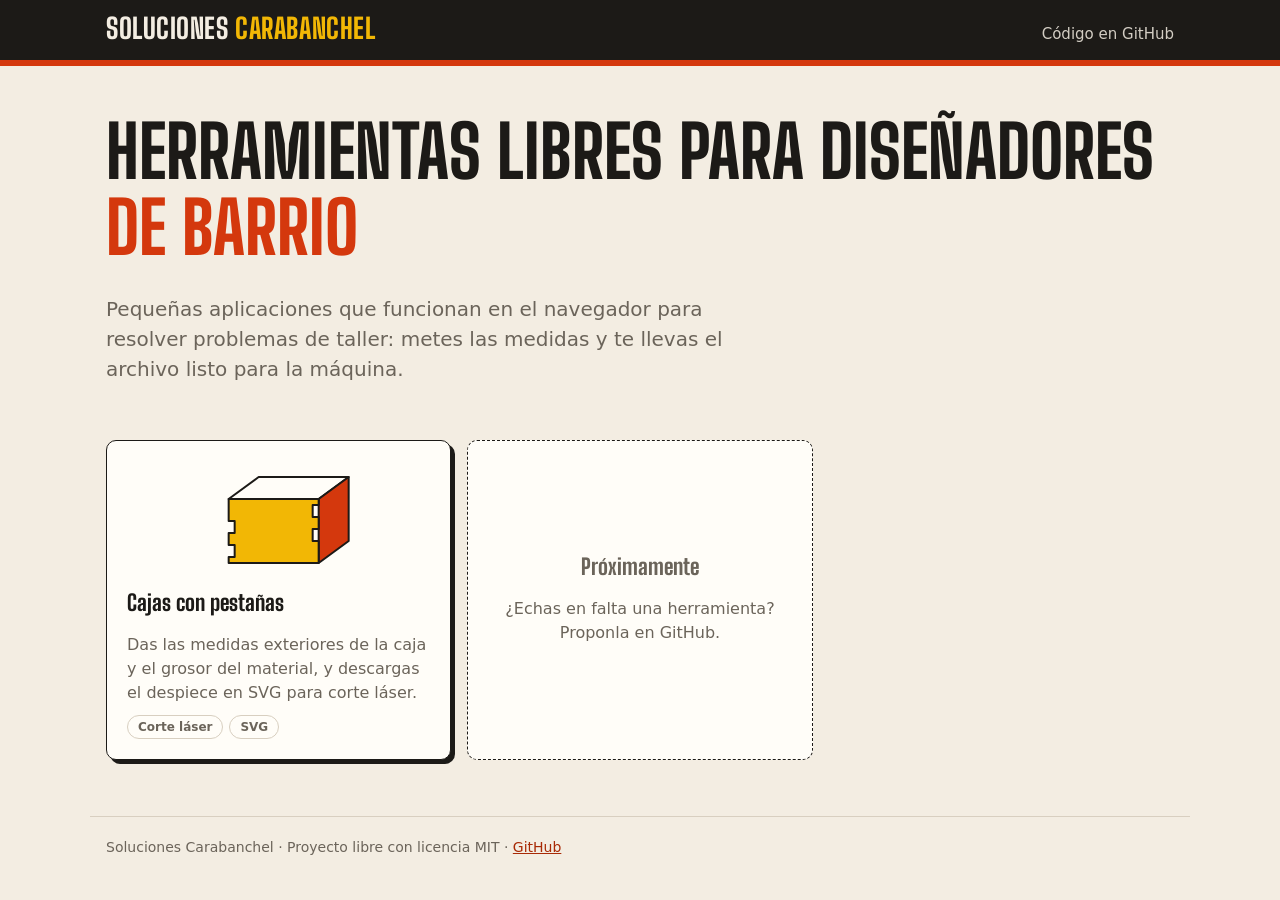
==== index.html @ cd9a4d1a "Primera versión de la web y del generador de cajas con pestañas - Portada con el listado de herramie" ====
<!doctype html>
<html lang="es">
<head>
  <meta charset="utf-8">
  <meta name="viewport" content="width=device-width, initial-scale=1">
  <title>Soluciones Carabanchel</title>
  <meta name="description" content="Herramientas libres para diseñadores de barrio: aplicaciones en el navegador para corte láser, impresión 3D y taller.">
  <link rel="preconnect" href="https://fonts.googleapis.com">
  <link rel="preconnect" href="https://fonts.gstatic.com" crossorigin>
  <link href="https://fonts.googleapis.com/css2?family=Big+Shoulders+Display:wght@700;800&display=swap" rel="stylesheet">
  <link rel="stylesheet" href="estilos.css">
  <style>
    .portada { padding: 48px 0 24px; }
    .portada p { font-size: 20px; max-width: 640px; color: var(--suave); margin: 0; }
    .portada h1 span { color: var(--acento); }
    .herramientas { display: grid; grid-template-columns: repeat(auto-fill, minmax(280px, 1fr)); gap: 16px; margin-top: 32px; }
    .ficha {
      background: var(--tarjeta); border: 1.5px solid var(--tinta); border-radius: var(--radio);
      padding: 20px; display: flex; flex-direction: column; gap: 10px;
      text-decoration: none; color: inherit; box-shadow: 4px 4px 0 var(--tinta);
      transition: transform .12s, box-shadow .12s;
    }
    a.ficha:hover { transform: translate(-2px, -2px); box-shadow: 6px 6px 0 var(--acento); }
    .ficha svg { width: 100%; height: 120px; }
    .ficha p { margin: 0; color: var(--suave); }
    .etiquetas { display: flex; gap: 6px; flex-wrap: wrap; }
    .etiqueta { font-size: 12px; font-weight: 600; border: 1px solid var(--linea); border-radius: 999px; padding: 2px 10px; color: var(--suave); }
    .ficha.proxima { border-style: dashed; box-shadow: none; color: var(--suave); justify-content: center; align-items: center; text-align: center; min-height: 200px; }
  </style>
</head>
<body>
  <header class="cabecera">
    <div class="envoltorio">
      <a class="marca" href="./">Soluciones <span>Carabanchel</span></a>
      <nav><a href="https://github.com/soluciones-carabanchel/soluciones-carabanchel.github.io">Código en GitHub</a></nav>
    </div>
  </header>

  <main class="envoltorio">
    <section class="portada">
      <h1>Herramientas libres para diseñadores <span>de barrio</span></h1>
      <p>Pequeñas aplicaciones que funcionan en el navegador para resolver problemas de taller: metes las medidas y te llevas el archivo listo para la máquina.</p>
    </section>

    <section class="herramientas" aria-label="Herramientas">
      <a class="ficha" href="cajas/">
        <svg viewBox="0 0 200 120" aria-hidden="true">
          <g stroke="#1c1a17" stroke-width="2" stroke-linejoin="round">
            <path d="M50 38 l30 -22 h90 l-30 22 z" fill="#fffdf8"/>
            <path d="M140 38 l30 -22 v64 l-30 22 z" fill="#d4380d"/>
            <path d="M50 38 h90 v6 h-6 v12 h6 v12 h-6 v12 h6 v22 h-90 v-6 h6 v-12 h-6 v-12 h6 v-12 h-6 z" fill="#f2b705"/>
          </g>
        </svg>
        <h3>Cajas con pestañas</h3>
        <p>Das las medidas exteriores de la caja y el grosor del material, y descargas el despiece en SVG para corte láser.</p>
        <div class="etiquetas"><span class="etiqueta">Corte láser</span><span class="etiqueta">SVG</span></div>
      </a>
      <div class="ficha proxima">
        <h3>Próximamente</h3>
        <p>¿Echas en falta una herramienta? Proponla en GitHub.</p>
      </div>
    </section>
  </main>

  <footer class="envoltorio pie">
    Soluciones Carabanchel · Proyecto libre con licencia MIT ·
    <a href="https://github.com/soluciones-carabanchel/soluciones-carabanchel.github.io">GitHub</a>
  </footer>
</body>
</html>
---- estilos.css ----
/* Soluciones Carabanchel: estilos comunes */
:root {
  --papel: #f3ede2;
  --tarjeta: #fffdf8;
  --tinta: #1c1a17;
  --suave: #6b645a;
  --linea: #d8cfc0;
  --acento: #d4380d;      /* rojo rótulo */
  --acento-oscuro: #a82a06;
  --amarillo: #f2b705;
  --ok: #2f7d32;
  --aviso: #9a6700;
  --error: #b42318;
  --radio: 10px;
  --titulos: 'Big Shoulders Display', 'Arial Narrow', Impact, sans-serif;
  --texto: system-ui, -apple-system, 'Segoe UI', Roboto, sans-serif;
  color-scheme: light;
}

* { box-sizing: border-box; }
[hidden] { display: none !important; }

body {
  margin: 0;
  background: var(--papel);
  color: var(--tinta);
  font-family: var(--texto);
  font-size: 16px;
  line-height: 1.5;
}

a { color: var(--acento-oscuro); }

.envoltorio { max-width: 1100px; margin: 0 auto; padding: 0 16px; }

/* Cabecera tipo rótulo */
.cabecera {
  background: var(--tinta);
  color: var(--papel);
  border-bottom: 6px solid var(--acento);
}
.cabecera .envoltorio {
  display: flex; align-items: baseline; justify-content: space-between;
  gap: 12px; flex-wrap: wrap; padding-top: 14px; padding-bottom: 14px;
}
.marca {
  font-family: var(--titulos); font-weight: 800; font-size: 28px;
  letter-spacing: .02em; text-transform: uppercase;
  color: var(--papel); text-decoration: none; line-height: 1;
}
.marca span { color: var(--amarillo); }
.cabecera nav a { color: var(--papel); opacity: .85; text-decoration: none; font-size: 15px; }
.cabecera nav a:hover { opacity: 1; text-decoration: underline; }

h1, h2, h3 { font-family: var(--titulos); font-weight: 800; line-height: 1.05; margin: 0 0 .4em; }
h1 { font-size: clamp(40px, 8vw, 72px); text-transform: uppercase; }
h2 { font-size: 30px; }
h3 { font-size: 22px; }

.pie {
  margin-top: 56px; border-top: 1px solid var(--linea);
  padding-top: 20px; padding-bottom: 32px; color: var(--suave); font-size: 14px;
}

.boton {
  display: inline-flex; align-items: center; gap: 8px;
  background: var(--acento); color: #fff; border: 0; border-radius: 999px;
  padding: 10px 18px; font: 600 15px var(--texto); cursor: pointer;
  text-decoration: none;
}
.boton:hover { background: var(--acento-oscuro); }
.boton:disabled { background: var(--linea); color: var(--suave); cursor: not-allowed; }
.boton.secundario { background: transparent; color: var(--tinta); border: 1.5px solid var(--tinta); }
.boton.secundario:hover { background: var(--tinta); color: var(--papel); }
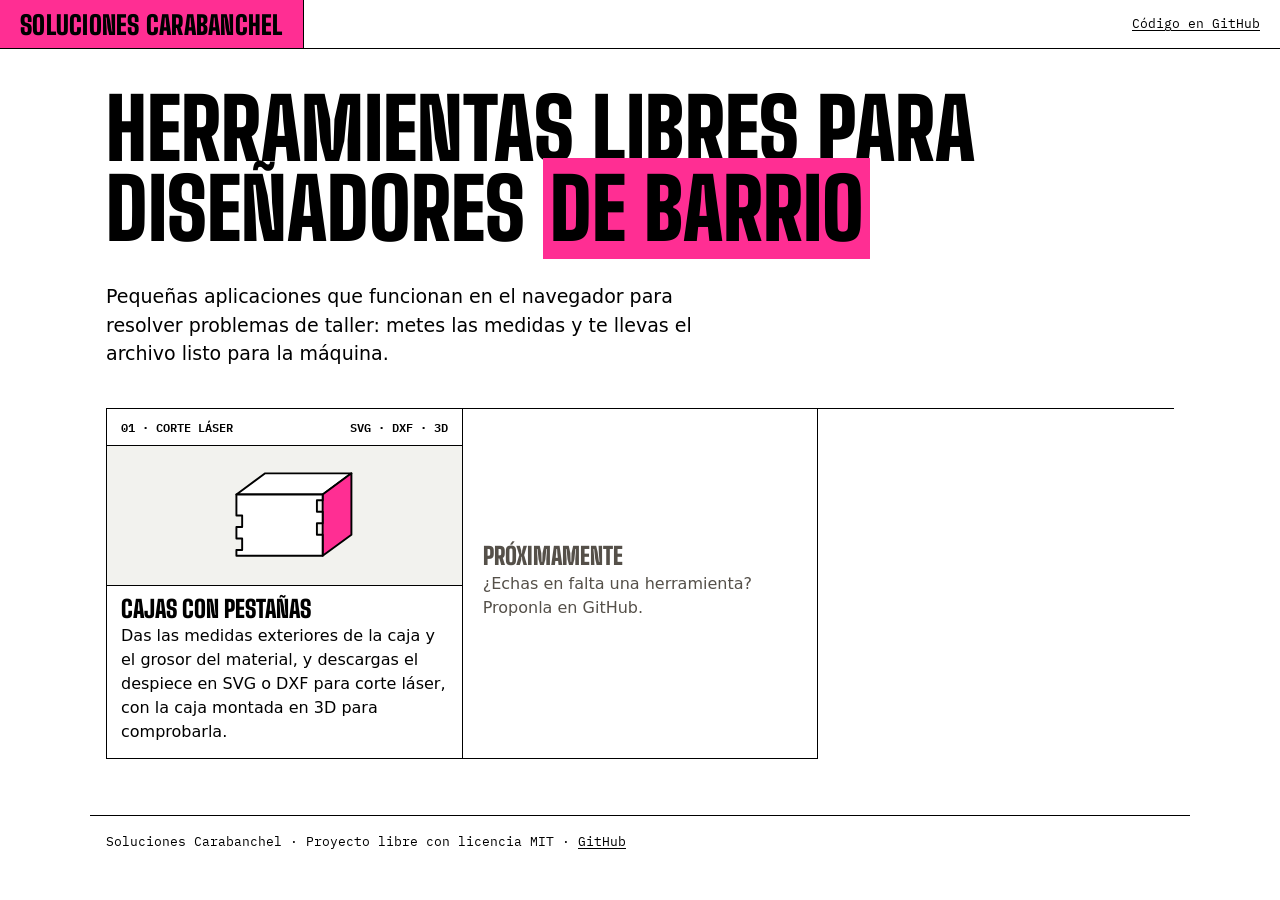
==== commit 6de5b78f: "Estética seca y disposición D3 (parámetros | plano con 3D en ventanita) Nuevo estilo común: blanco, " ====
--- a/index.html
+++ b/index.html
@@ -7,33 +7,28 @@
   <meta name="description" content="Herramientas libres para diseñadores de barrio: aplicaciones en el navegador para corte láser, impresión 3D y taller.">
   <link rel="preconnect" href="https://fonts.googleapis.com">
   <link rel="preconnect" href="https://fonts.gstatic.com" crossorigin>
-  <link href="https://fonts.googleapis.com/css2?family=Big+Shoulders+Display:wght@700;800&display=swap" rel="stylesheet">
+  <link href="https://fonts.googleapis.com/css2?family=Big+Shoulders+Display:wght@800;900&family=IBM+Plex+Mono:wght@400;600&display=swap" rel="stylesheet">
   <link rel="stylesheet" href="estilos.css">
   <style>
-    .portada { padding: 48px 0 24px; }
-    .portada p { font-size: 20px; max-width: 640px; color: var(--suave); margin: 0; }
-    .portada h1 span { color: var(--acento); }
-    .herramientas { display: grid; grid-template-columns: repeat(auto-fill, minmax(280px, 1fr)); gap: 16px; margin-top: 32px; }
-    .ficha {
-      background: var(--tarjeta); border: 1.5px solid var(--tinta); border-radius: var(--radio);
-      padding: 20px; display: flex; flex-direction: column; gap: 10px;
-      text-decoration: none; color: inherit; box-shadow: 4px 4px 0 var(--tinta);
-      transition: transform .12s, box-shadow .12s;
-    }
-    a.ficha:hover { transform: translate(-2px, -2px); box-shadow: 6px 6px 0 var(--acento); }
-    .ficha svg { width: 100%; height: 120px; }
-    .ficha p { margin: 0; color: var(--suave); }
-    .etiquetas { display: flex; gap: 6px; flex-wrap: wrap; }
-    .etiqueta { font-size: 12px; font-weight: 600; border: 1px solid var(--linea); border-radius: 999px; padding: 2px 10px; color: var(--suave); }
-    .ficha.proxima { border-style: dashed; box-shadow: none; color: var(--suave); justify-content: center; align-items: center; text-align: center; min-height: 200px; }
+    .portada { padding: 40px 0 8px; }
+    .portada h1 span { background: var(--acento); padding: 0 .08em; }
+    .portada p { font-size: 19px; max-width: 640px; margin: 0; }
+    .herramientas { display: grid; grid-template-columns: repeat(auto-fill, minmax(280px, 1fr)); margin-top: 32px; border-top: var(--raya); border-left: var(--raya); }
+    .ficha { border-right: var(--raya); border-bottom: var(--raya); display: flex; flex-direction: column; text-decoration: none; color: inherit; background: var(--papel); }
+    .ficha .num { font: 600 12px var(--mono); text-transform: uppercase; padding: 8px 14px; border-bottom: var(--raya); display: flex; justify-content: space-between; }
+    .ficha svg { width: 100%; height: 140px; padding: 12px; border-bottom: var(--raya); background: var(--gris); }
+    .ficha h3 { margin: 12px 14px 4px; }
+    .ficha p { margin: 0 14px 14px; }
+    a.ficha:hover { background: var(--acento); }
+    a.ficha:hover svg { background: transparent; }
+    .ficha.proxima { justify-content: center; padding: 20px; color: var(--suave); }
+    .ficha.proxima h3, .ficha.proxima p { margin-left: 0; margin-right: 0; }
   </style>
 </head>
 <body>
   <header class="cabecera">
-    <div class="envoltorio">
-      <a class="marca" href="./">Soluciones <span>Carabanchel</span></a>
-      <nav><a href="https://github.com/soluciones-carabanchel/soluciones-carabanchel.github.io">Código en GitHub</a></nav>
-    </div>
+    <div class="izq"><a class="marca" href="./">Soluciones Carabanchel</a></div>
+    <nav><a href="https://github.com/soluciones-carabanchel/soluciones-carabanchel.github.io">Código en GitHub</a></nav>
   </header>
 
   <main class="envoltorio">
@@ -44,16 +39,16 @@
 
     <section class="herramientas" aria-label="Herramientas">
       <a class="ficha" href="cajas/">
+        <div class="num"><span>01 · Corte láser</span><span>SVG · DXF · 3D</span></div>
         <svg viewBox="0 0 200 120" aria-hidden="true">
-          <g stroke="#1c1a17" stroke-width="2" stroke-linejoin="round">
-            <path d="M50 38 l30 -22 h90 l-30 22 z" fill="#fffdf8"/>
-            <path d="M140 38 l30 -22 v64 l-30 22 z" fill="#d4380d"/>
-            <path d="M50 38 h90 v6 h-6 v12 h6 v12 h-6 v12 h6 v22 h-90 v-6 h6 v-12 h-6 v-12 h6 v-12 h-6 z" fill="#f2b705"/>
+          <g stroke="#000" stroke-width="2" stroke-linejoin="round">
+            <path d="M50 38 l30 -22 h90 l-30 22 z" fill="#ffffff"/>
+            <path d="M140 38 l30 -22 v64 l-30 22 z" fill="#ff2e93"/>
+            <path d="M50 38 h90 v6 h-6 v12 h6 v12 h-6 v12 h6 v22 h-90 v-6 h6 v-12 h-6 v-12 h6 v-12 h-6 z" fill="#ffffff"/>
           </g>
         </svg>
         <h3>Cajas con pestañas</h3>
-        <p>Das las medidas exteriores de la caja y el grosor del material, y descargas el despiece en SVG para corte láser.</p>
-        <div class="etiquetas"><span class="etiqueta">Corte láser</span><span class="etiqueta">SVG</span></div>
+        <p>Das las medidas exteriores de la caja y el grosor del material, y descargas el despiece en SVG o DXF para corte láser, con la caja montada en 3D para comprobarla.</p>
       </a>
       <div class="ficha proxima">
         <h3>Próximamente</h3>
--- a/estilos.css
+++ b/estilos.css
@@ -1,18 +1,22 @@
-/* Soluciones Carabanchel: estilos comunes */
+/* Soluciones Carabanchel: estilos comunes
+   Estética «seca»: blanco, líneas negras de 1,5 px, sin sombras ni esquinas
+   redondas, un acento flúor. Big Shoulders para rótulos, mono para etiquetas. */
 :root {
-  --papel: #f3ede2;
-  --tarjeta: #fffdf8;
-  --tinta: #1c1a17;
-  --suave: #6b645a;
-  --linea: #d8cfc0;
-  --acento: #d4380d;      /* rojo rótulo */
-  --acento-oscuro: #a82a06;
-  --amarillo: #f2b705;
-  --ok: #2f7d32;
-  --aviso: #9a6700;
-  --error: #b42318;
-  --radio: 10px;
+  --papel: #ffffff;
+  --tarjeta: #ffffff;
+  --tinta: #000000;
+  --suave: #555049;
+  --linea: #000000;
+  --linea-suave: #d6d6cf;
+  --gris: #f2f2ee;
+  --acento: #ff2e93;        /* rosa flúor: siempre con texto negro encima */
+  --acento-texto: #000000;
+  --ok: #1e6b2a;
+  --aviso: #8a5a00;
+  --error: #c0101e;
+  --raya: 1.5px solid var(--linea);
   --titulos: 'Big Shoulders Display', 'Arial Narrow', Impact, sans-serif;
+  --mono: 'IBM Plex Mono', ui-monospace, 'SFMono-Regular', Menlo, monospace;
   --texto: system-ui, -apple-system, 'Segoe UI', Roboto, sans-serif;
   color-scheme: light;
 }
@@ -29,46 +33,197 @@
   line-height: 1.5;
 }
 
-a { color: var(--acento-oscuro); }
+a { color: var(--tinta); text-underline-offset: 2px; }
+a:hover { background: var(--acento); color: var(--acento-texto); }
+:focus-visible { outline: 3px solid var(--acento); outline-offset: 1px; }
 
 .envoltorio { max-width: 1100px; margin: 0 auto; padding: 0 16px; }
 
-/* Cabecera tipo rótulo */
-.cabecera {
-  background: var(--tinta);
-  color: var(--papel);
-  border-bottom: 6px solid var(--acento);
-}
-.cabecera .envoltorio {
-  display: flex; align-items: baseline; justify-content: space-between;
-  gap: 12px; flex-wrap: wrap; padding-top: 14px; padding-bottom: 14px;
-}
+/* Cabecera: el nombre como sello de color, sin franja */
+.cabecera { border-bottom: var(--raya); display: flex; align-items: stretch; justify-content: space-between; flex-wrap: wrap; }
+.cabecera .izq { display: flex; align-items: stretch; min-width: 0; }
 .marca {
-  font-family: var(--titulos); font-weight: 800; font-size: 28px;
-  letter-spacing: .02em; text-transform: uppercase;
-  color: var(--papel); text-decoration: none; line-height: 1;
-}
-.marca span { color: var(--amarillo); }
-.cabecera nav a { color: var(--papel); opacity: .85; text-decoration: none; font-size: 15px; }
-.cabecera nav a:hover { opacity: 1; text-decoration: underline; }
-
-h1, h2, h3 { font-family: var(--titulos); font-weight: 800; line-height: 1.05; margin: 0 0 .4em; }
-h1 { font-size: clamp(40px, 8vw, 72px); text-transform: uppercase; }
-h2 { font-size: 30px; }
-h3 { font-size: 22px; }
+  display: flex; align-items: center;
+  background: var(--acento); color: var(--acento-texto);
+  font-family: var(--titulos); font-weight: 900; font-size: 26px; line-height: 1;
+  text-transform: uppercase; letter-spacing: .01em; text-decoration: none;
+  padding: 12px 20px 10px; border-right: var(--raya);
+}
+.marca:hover { background: var(--tinta); color: var(--papel); }
+.cabecera .titulo-app {
+  display: flex; align-items: center; margin: 0; padding: 0 20px; border-right: var(--raya);
+  font-family: var(--titulos); font-weight: 900; font-size: 26px; line-height: 1; text-transform: uppercase;
+}
+.cabecera nav { display: flex; align-items: center; gap: 20px; padding: 0 20px; font-family: var(--mono); font-size: 13px; }
+@media (max-width: 640px) {
+  .marca, .cabecera .titulo-app { font-size: 20px; padding: 10px 12px 8px; }
+  .cabecera nav { display: none; }
+}
+
+h1, h2, h3 { font-family: var(--titulos); font-weight: 900; line-height: .95; margin: 0 0 .4em; text-transform: uppercase; }
+h1 { font-size: clamp(44px, 8vw, 84px); }
+h2 { font-size: 32px; }
+h3 { font-size: 24px; }
 
 .pie {
-  margin-top: 56px; border-top: 1px solid var(--linea);
-  padding-top: 20px; padding-bottom: 32px; color: var(--suave); font-size: 14px;
-}
-
+  margin-top: 56px; border-top: var(--raya);
+  padding-top: 16px; padding-bottom: 32px; font-family: var(--mono); font-size: 13px;
+}
+
+/* Botones: planos, rótulo en mayúsculas */
 .boton {
-  display: inline-flex; align-items: center; gap: 8px;
-  background: var(--acento); color: #fff; border: 0; border-radius: 999px;
-  padding: 10px 18px; font: 600 15px var(--texto); cursor: pointer;
-  text-decoration: none;
-}
-.boton:hover { background: var(--acento-oscuro); }
-.boton:disabled { background: var(--linea); color: var(--suave); cursor: not-allowed; }
-.boton.secundario { background: transparent; color: var(--tinta); border: 1.5px solid var(--tinta); }
+  display: inline-flex; align-items: center; justify-content: center; gap: 8px;
+  background: var(--acento); color: var(--acento-texto); border: var(--raya); border-radius: 0;
+  padding: 8px 18px; font: 900 20px/1.1 var(--titulos); text-transform: uppercase;
+  cursor: pointer; text-decoration: none;
+}
+.boton:hover { background: var(--tinta); color: var(--papel); }
+.boton:disabled { background: var(--gris); color: var(--suave); cursor: not-allowed; }
+.boton.secundario { background: var(--papel); color: var(--tinta); }
 .boton.secundario:hover { background: var(--tinta); color: var(--papel); }
+.boton.mini { font: 600 12px var(--mono); text-transform: uppercase; padding: 4px 10px; }
+
+/* ==========================================================
+   Sistema común para las apps
+   Cada herramienta usa estas piezas; en su propia página solo
+   va lo que es exclusivo de ella. Muestrario: /muestrario/
+   ========================================================== */
+
+/* Cabecera de la herramienta (páginas sin disposición de app) */
+.intro { padding: 32px 0 8px; }
+.intro p { margin: 0; max-width: 680px; }
+
+/* --- Disposición D3 ------------------------------------------------
+   1 · Parámetros (izquierda)  |  2 · Visor del documento (grande)
+                               |      con 3 · 3D en una ventanita
+   En móvil: visor arriba, parámetros debajo, descargas fijas abajo. */
+.marco-app { display: grid; grid-template-columns: 340px minmax(0, 1fr); border-bottom: var(--raya); }
+.zona { min-width: 0; display: flex; flex-direction: column; }
+.zona + .zona { border-left: var(--raya); }
+.zona-cab {
+  display: flex; justify-content: space-between; align-items: center; gap: 12px;
+  padding: 8px 16px; border-bottom: var(--raya);
+  font-family: var(--mono); font-size: 12px; font-weight: 600; text-transform: uppercase;
+}
+.zona-cab span:last-child { font-weight: 400; }
+.visor { position: relative; flex-grow: 1; padding: 16px; min-height: 420px; display: flex; flex-direction: column; gap: 12px; }
+
+.ventana3d {
+  position: absolute; right: 16px; bottom: 16px; width: min(360px, 45%);
+  background: var(--gris); border: var(--raya); display: flex; flex-direction: column; z-index: 2;
+}
+.ventana3d .zona-cab { background: var(--papel); padding: 4px 4px 4px 10px; font-size: 11px; }
+.ventana3d .lienzo3d { height: 220px; }
+.ventana3d.amplia { left: 16px; top: 16px; width: auto; }
+.ventana3d.amplia .lienzo3d { height: auto; flex: 1 1 0; min-height: 0; overflow: hidden; }
+.ventana3d .controles3d { display: none; align-items: center; gap: 10px; flex-wrap: wrap; padding: 8px 10px; border-top: var(--raya); background: var(--papel); font-family: var(--mono); font-size: 12px; }
+.ventana3d.amplia .controles3d { display: flex; }
+.controles3d input[type=range] { width: 180px; accent-color: var(--tinta); }
+.lienzo3d { position: relative; }
+.lienzo3d .abrir3d { position: absolute; inset: 0; width: 100%; border: 0; background: transparent; cursor: pointer; font: 900 22px var(--titulos); text-transform: uppercase; }
+.lienzo3d .abrir3d:hover { background: var(--acento); }
+.visor3d-aviso { padding: 12px; margin: 0; font-size: 13px; }
+
+.barra-descargas { display: flex; align-items: stretch; border-top: var(--raya); background: var(--papel); }
+.barra-descargas .boton { border: 0; border-right: var(--raya); padding: 12px 28px; font-size: 24px; }
+.barra-descargas .leyenda { margin: 0; padding: 0 16px; align-items: center; }
+
+@media (max-width: 820px) {
+  .marco-app { grid-template-columns: minmax(0, 1fr); }
+  .marco-app > .zona:first-child { order: 2; }
+  .zona + .zona { border-left: 0; }
+  .zona.salida { border-bottom: var(--raya); }
+  .visor { min-height: 0; }
+  .ventana3d, .ventana3d.amplia { position: static; width: auto; }
+  .ventana3d .lienzo3d { height: 240px; }
+  .ventana3d.amplia .lienzo3d { height: 70vh; }
+  .barra-descargas { position: fixed; left: 0; right: 0; bottom: 0; z-index: 5; }
+  .barra-descargas .boton { flex: 1; }
+  .barra-descargas .leyenda { display: none; }
+  body:has(.barra-descargas) { padding-bottom: 60px; }
+}
+
+/* Panel de parámetros: bloques separados por rayas */
+.panel { margin: 0; min-width: 0; display: flex; flex-direction: column; }
+.panel fieldset { border: 0; border-bottom: var(--raya); padding: 12px 16px 14px; margin: 0; min-width: 0; }
+.panel legend { float: left; width: 100%; padding: 0; margin-bottom: 8px; font-family: var(--mono); font-size: 12px; font-weight: 600; text-transform: uppercase; }
+.panel legend + * { clear: both; }
+.campos { display: grid; grid-template-columns: repeat(3, minmax(0, 1fr)); border: var(--raya); }
+.campos.dos { grid-template-columns: repeat(2, minmax(0, 1fr)); }
+.campos > label { padding: 4px 8px 6px; font-family: var(--mono); font-size: 11px; font-weight: 400; gap: 0; }
+.campos > label + label { border-left: var(--raya); }
+.campos > label input { border: 0 !important; padding: 0 !important; font: 600 20px var(--texto) !important; background: transparent !important; outline: 0; }
+.campos > label:focus-within { background: var(--acento); }
+.panel label { display: flex; flex-direction: column; gap: 4px; font-size: 13px; font-weight: 600; }
+.panel label small { font-weight: 400; font-family: var(--texto); font-size: 12px; color: var(--suave); }
+.panel input[type=number], .panel input[type=text], .panel select {
+  width: 100%; font: 500 15px var(--texto); padding: 8px; border: var(--raya);
+  border-radius: 0; background: var(--papel); color: var(--tinta); min-width: 0;
+}
+.panel input:focus-visible, .panel select:focus-visible { outline: 3px solid var(--acento); outline-offset: 0; }
+.unidad { position: relative; display: block; }
+.unidad input { padding-right: 34px; }
+.unidad::after { content: attr(data-unidad); position: absolute; right: 8px; bottom: 9px; font: 12px var(--mono); color: var(--suave); pointer-events: none; }
+.unidad:not([data-unidad])::after { content: 'mm'; }
+.campos .unidad::after { bottom: 4px; right: 0; }
+.opciones { display: grid; grid-auto-flow: column; grid-auto-columns: minmax(0, 1fr); border: var(--raya); }
+.panel .opciones label { flex-direction: row; align-items: center; justify-content: center; gap: 6px; font-weight: 500; padding: 8px; cursor: pointer; text-align: center; }
+.panel .opciones label + label { border-left: var(--raya); }
+.panel .opciones label:has(input:checked) { background: var(--tinta); color: var(--papel); }
+.opciones input { position: absolute; opacity: 0; pointer-events: none; }
+.panel .opciones label:has(input:focus-visible) { outline: 3px solid var(--acento); outline-offset: -3px; }
+.panel label.check { flex-direction: row; align-items: center; gap: 8px; font-weight: 500; }
+.check input { accent-color: var(--tinta); width: 16px; height: 16px; margin: 0; }
+.separado { margin-top: 10px; }
+.ayuda { font-size: 12px; color: var(--suave); margin: 8px 0 0; }
+
+/* Cifras clave */
+.resumen { display: flex; flex-direction: column; padding: 8px 16px 12px; margin-top: auto; }
+.dato { display: flex; justify-content: space-between; align-items: baseline; gap: 12px; padding: 4px 0; }
+.dato + .dato { border-top: 1px solid var(--tinta); }
+.dato b { order: 2; font: 900 24px/1 var(--titulos); white-space: nowrap; }
+.dato span { order: 1; font: 11px var(--mono); }
+
+/* Avisos: <li class="error|aviso|ok"> */
+.mensajes { list-style: none; padding: 0; margin: 0; display: grid; gap: 0; font-size: 13px; border: var(--raya); }
+.mensajes:empty { display: none; }
+.mensajes li { padding: 6px 10px 6px 30px; position: relative; background: var(--papel); }
+.mensajes li + li { border-top: var(--raya); }
+.mensajes li::before { position: absolute; left: 10px; font-family: var(--mono); font-weight: 600; }
+.mensajes .error { color: var(--error); }
+.mensajes .error::before { content: '×'; }
+.mensajes .aviso { color: var(--aviso); }
+.mensajes .aviso::before { content: '!'; }
+.mensajes .ok { color: var(--ok); }
+.mensajes .ok::before { content: '✓'; }
+
+/* Vista previa del archivo */
+.lienzo { background: var(--papel); overflow: hidden; }
+.lienzo svg { display: block; width: 100%; height: auto; max-height: 64vh; }
+.lienzo svg * { vector-effect: non-scaling-stroke; }
+
+/* Leyenda de capas: <span><i class="capa-corte-ext"></i>…</span> */
+.leyenda { display: flex; gap: 14px; flex-wrap: wrap; font: 12px var(--mono); margin: 10px 0; }
+.leyenda i { display: inline-block; width: 18px; height: 3px; vertical-align: middle; margin-right: 6px; background: currentColor; }
+
+/* Colores de capa del FabLab (mismos valores que en los archivos) */
+.capa-raster       { background: #000000 !important; }
+.capa-grabado      { background: #ff0000 !important; }
+.capa-corte-int    { background: #0000ff !important; }
+.capa-corte-medio  { background: #00ffff !important; }
+.capa-corte-ext    { background: #00ff00 !important; }
+.capa-marco        { background: #ff00ff !important; }
+
+/* Botones de descarga sueltos y tablas de piezas */
+.acciones { display: flex; gap: 0; flex-wrap: wrap; margin-top: 16px; }
+.acciones .boton + .boton { border-left: 0; }
+.tabla { width: 100%; border-collapse: collapse; font-size: 14px; margin-top: 8px; border: var(--raya); }
+.tabla th, .tabla td { text-align: left; padding: 6px 10px; border-bottom: 1px solid var(--tinta); }
+.tabla th { font: 600 11px var(--mono); text-transform: uppercase; }
+.tabla .num { text-align: right; font-variant-numeric: tabular-nums; }
+
+/* Notas plegables bajo la app */
+.notas { margin-top: 24px; border: var(--raya); padding: 0; }
+.notas summary { font: 600 13px var(--mono); text-transform: uppercase; cursor: pointer; padding: 10px 14px; }
+.notas[open] summary { border-bottom: var(--raya); }
+.notas ul { margin: 0; padding: 12px 16px 14px 34px; }
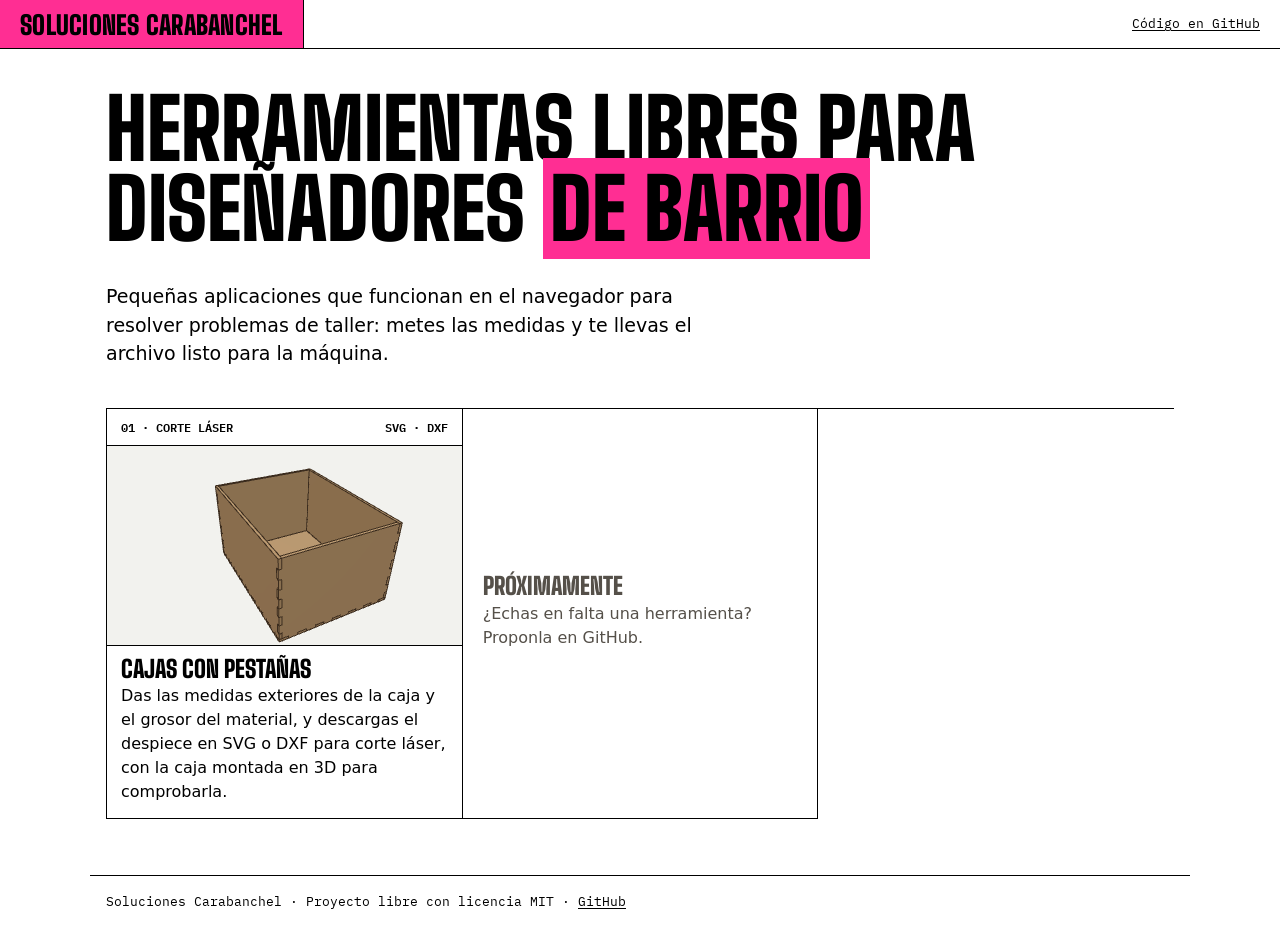
==== commit 91a1f192: "Portada: caja 3D que gira y cambia de medidas en la ficha de cajas Sustituye el dibujo SVG por una c" ====
--- a/index.html
+++ b/index.html
@@ -16,14 +16,24 @@
     .herramientas { display: grid; grid-template-columns: repeat(auto-fill, minmax(280px, 1fr)); margin-top: 32px; border-top: var(--raya); border-left: var(--raya); }
     .ficha { border-right: var(--raya); border-bottom: var(--raya); display: flex; flex-direction: column; text-decoration: none; color: inherit; background: var(--papel); }
     .ficha .num { font: 600 12px var(--mono); text-transform: uppercase; padding: 8px 14px; border-bottom: var(--raya); display: flex; justify-content: space-between; }
-    .ficha svg { width: 100%; height: 140px; padding: 12px; border-bottom: var(--raya); background: var(--gris); }
+    .ficha svg { width: 100%; height: 140px; padding: 12px; }
+    .caja3d { height: 200px; border-bottom: var(--raya); background: var(--gris); }
+    .caja3d svg { height: 100%; }
+    .lienzo-portada { width: 100%; height: 100%; pointer-events: none; }
     .ficha h3 { margin: 12px 14px 4px; }
     .ficha p { margin: 0 14px 14px; }
     a.ficha:hover { background: var(--acento); }
-    a.ficha:hover svg { background: transparent; }
     .ficha.proxima { justify-content: center; padding: 20px; color: var(--suave); }
     .ficha.proxima h3, .ficha.proxima p { margin-left: 0; margin-right: 0; }
   </style>
+  <script type="importmap">
+    {
+      "imports": {
+        "three": "./comun/vendor/three/three.module.js",
+        "three/addons/": "./comun/vendor/three/addons/"
+      }
+    }
+  </script>
 </head>
 <body>
   <header class="cabecera">
@@ -39,14 +49,14 @@
 
     <section class="herramientas" aria-label="Herramientas">
       <a class="ficha" href="cajas/">
-        <div class="num"><span>01 · Corte láser</span><span>SVG · DXF · 3D</span></div>
-        <svg viewBox="0 0 200 120" aria-hidden="true">
+        <div class="num"><span>01 · Corte láser</span><span>SVG · DXF</span></div>
+        <div class="caja3d" id="caja3d"><svg viewBox="0 0 200 120" aria-hidden="true">
           <g stroke="#000" stroke-width="2" stroke-linejoin="round">
             <path d="M50 38 l30 -22 h90 l-30 22 z" fill="#ffffff"/>
             <path d="M140 38 l30 -22 v64 l-30 22 z" fill="#ff2e93"/>
             <path d="M50 38 h90 v6 h-6 v12 h6 v12 h-6 v12 h6 v22 h-90 v-6 h6 v-12 h-6 v-12 h6 v-12 h-6 z" fill="#ffffff"/>
           </g>
-        </svg>
+        </svg></div>
         <h3>Cajas con pestañas</h3>
         <p>Das las medidas exteriores de la caja y el grosor del material, y descargas el despiece en SVG o DXF para corte láser, con la caja montada en 3D para comprobarla.</p>
       </a>
@@ -61,5 +71,6 @@
     Soluciones Carabanchel · Proyecto libre con licencia MIT ·
     <a href="https://github.com/soluciones-carabanchel/soluciones-carabanchel.github.io">GitHub</a>
   </footer>
+  <script type="module" src="portada.js"></script>
 </body>
 </html>
--- a/estilos.css
+++ b/estilos.css
@@ -161,11 +161,28 @@
   border-radius: 0; background: var(--papel); color: var(--tinta); min-width: 0;
 }
 .panel input:focus-visible, .panel select:focus-visible { outline: 3px solid var(--acento); outline-offset: 0; }
-.unidad { position: relative; display: block; }
-.unidad input { padding-right: 34px; }
-.unidad::after { content: attr(data-unidad); position: absolute; right: 8px; bottom: 9px; font: 12px var(--mono); color: var(--suave); pointer-events: none; }
+/* Campo con unidad: la unidad va pegada a la cifra. La caja que se ve es .unidad;
+   el input se ajusta al ancho de lo escrito (field-sizing, o comun/unidades.js). */
+.unidad { display: flex; align-items: baseline; gap: 3px; cursor: text; }
+.panel .unidad { border: var(--raya); padding: 8px; background: var(--papel); }
+.panel .unidad:focus-within { outline: 3px solid var(--acento); outline-offset: 0; }
+.panel .unidad input {
+  field-sizing: content; width: auto; min-width: 1ch; max-width: 100%; flex: 0 1 auto;
+  border: 0; padding: 0; background: transparent; outline: 0; appearance: textfield; -moz-appearance: textfield;
+}
+.unidad input::-webkit-inner-spin-button, .unidad input::-webkit-outer-spin-button { -webkit-appearance: none; margin: 0; }
+.unidad input::-webkit-calendar-picker-indicator { display: none !important; }
+.unidad::after { content: attr(data-unidad); font: 12px var(--mono); color: var(--suave); white-space: nowrap; }
 .unidad:not([data-unidad])::after { content: 'mm'; }
-.campos .unidad::after { bottom: 4px; right: 0; }
+.unidad .flechas { order: 3; margin-left: auto; align-self: center; display: flex; flex-direction: column; }
+.unidad::after { order: 2; }
+.unidad .flechas button {
+  display: block; width: 22px; height: 15px; padding: 0; border: 0; background: transparent;
+  font: 10px/1 var(--mono); color: var(--tinta); cursor: pointer;
+}
+.unidad .flechas button:hover { background: var(--acento); color: var(--acento-texto); }
+.campos .unidad { border: 0; padding: 0; background: transparent; }
+.campos .unidad:focus-within { outline: 0; }
 .opciones { display: grid; grid-auto-flow: column; grid-auto-columns: minmax(0, 1fr); border: var(--raya); }
 .panel .opciones label { flex-direction: row; align-items: center; justify-content: center; gap: 6px; font-weight: 500; padding: 8px; cursor: pointer; text-align: center; }
 .panel .opciones label + label { border-left: var(--raya); }
@@ -201,6 +218,9 @@
 .lienzo { background: var(--papel); overflow: hidden; }
 .lienzo svg { display: block; width: 100%; height: auto; max-height: 64vh; }
 .lienzo svg * { vector-effect: non-scaling-stroke; }
+/* Varias planchas: una figura por plancha */
+.lienzo .plancha { margin: 0 0 16px; }
+.lienzo .plancha figcaption { font: 12px var(--mono); text-transform: uppercase; margin: 0 0 4px; }
 
 /* Leyenda de capas: <span><i class="capa-corte-ext"></i>…</span> */
 .leyenda { display: flex; gap: 14px; flex-wrap: wrap; font: 12px var(--mono); margin: 10px 0; }
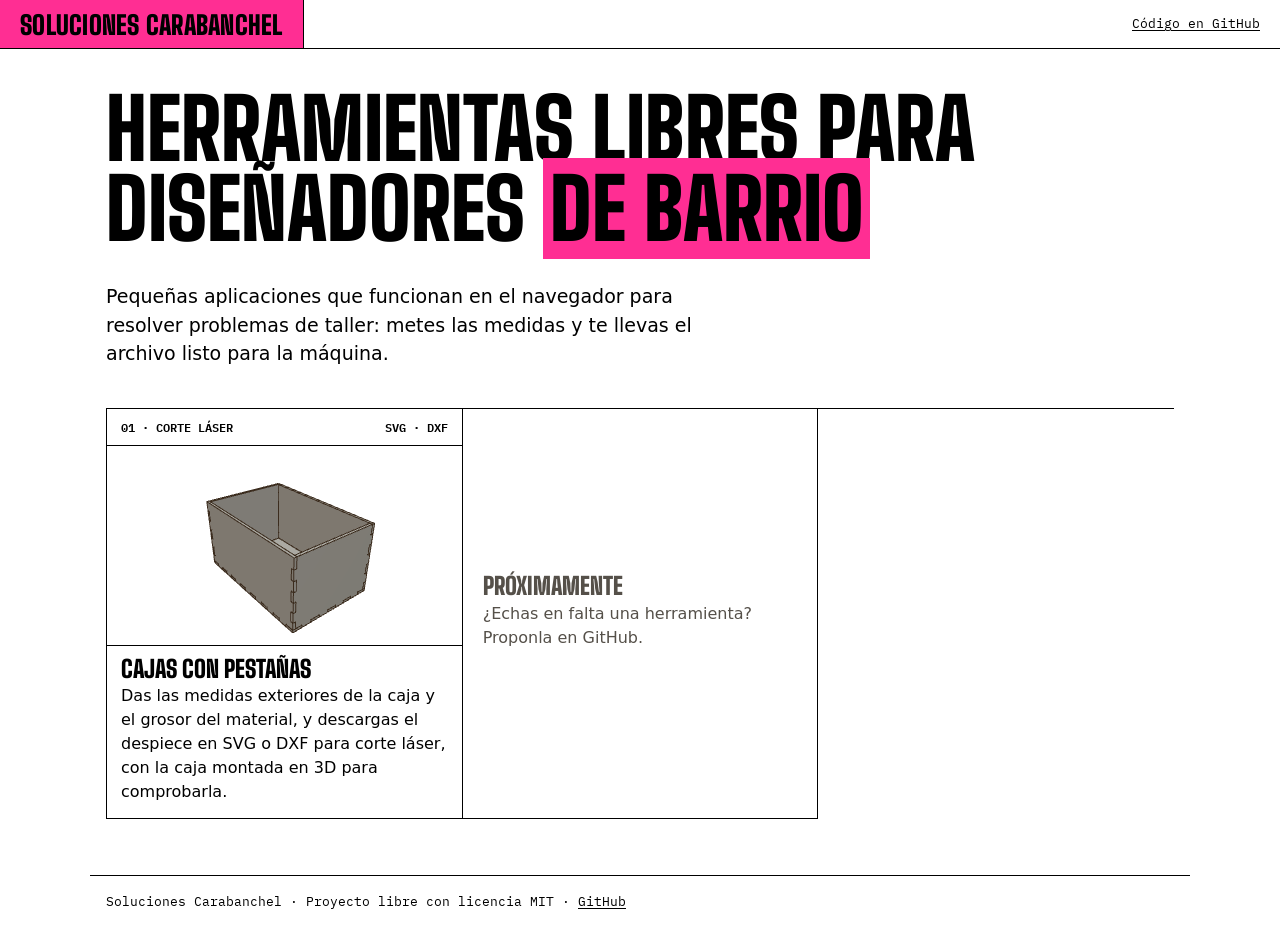
==== commit 51f7977c: "Portada: la caja 3D solo gira, en gris sobre blanco Co-Authored-By: Claude Opus 5.5 <noreply@anthrop" ====
--- a/index.html
+++ b/index.html
@@ -17,7 +17,7 @@
     .ficha { border-right: var(--raya); border-bottom: var(--raya); display: flex; flex-direction: column; text-decoration: none; color: inherit; background: var(--papel); }
     .ficha .num { font: 600 12px var(--mono); text-transform: uppercase; padding: 8px 14px; border-bottom: var(--raya); display: flex; justify-content: space-between; }
     .ficha svg { width: 100%; height: 140px; padding: 12px; }
-    .caja3d { height: 200px; border-bottom: var(--raya); background: var(--gris); }
+    .caja3d { height: 200px; border-bottom: var(--raya); background: #fff; }
     .caja3d svg { height: 100%; }
     .lienzo-portada { width: 100%; height: 100%; pointer-events: none; }
     .ficha h3 { margin: 12px 14px 4px; }
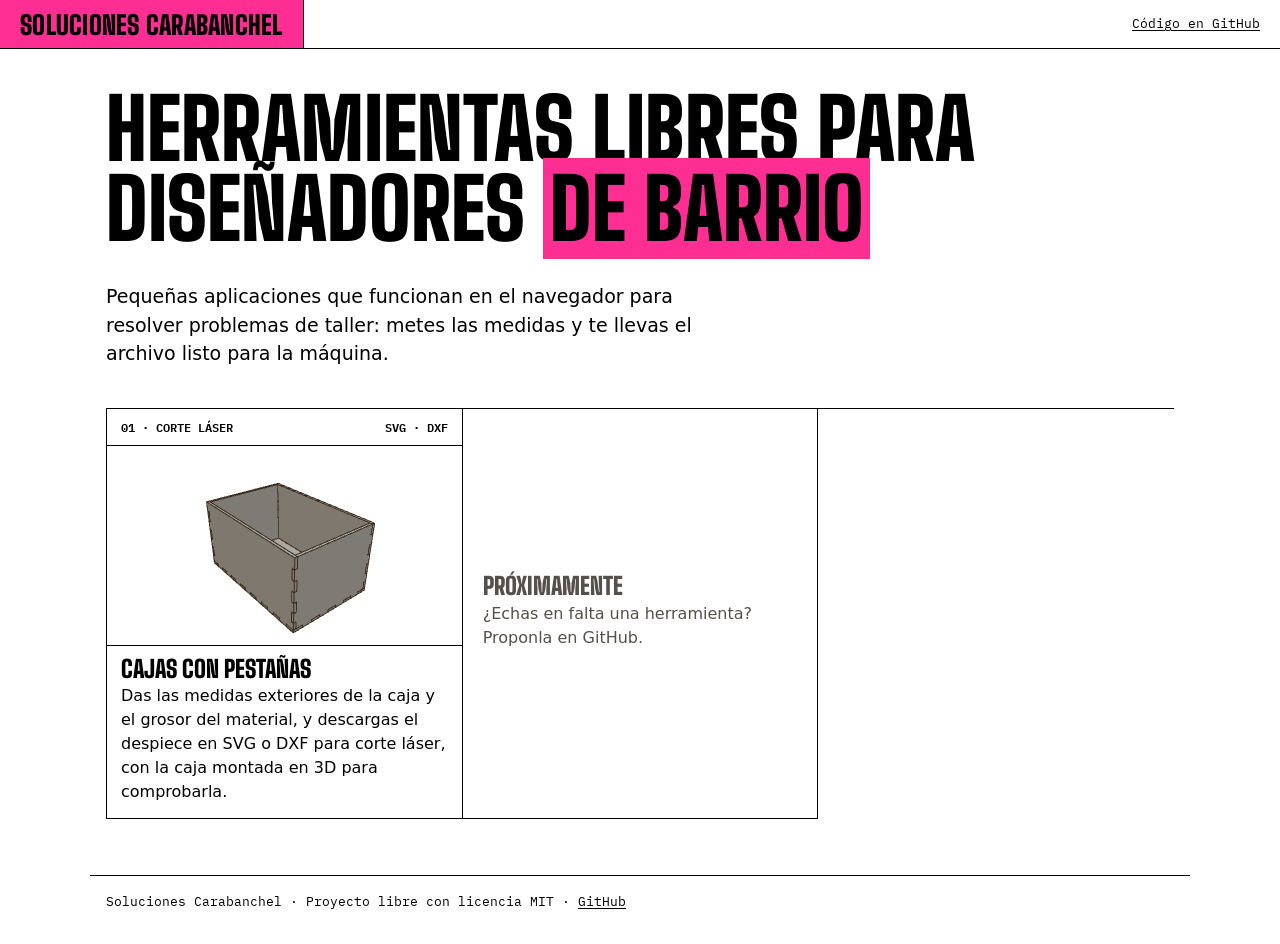
==== commit 88a994d0: "Portada: el dibujo fijo de la caja ya no asoma antes de la caja 3D Solo se muestra si no hay WebGL, " ====
--- a/index.html
+++ b/index.html
@@ -18,7 +18,8 @@
     .ficha .num { font: 600 12px var(--mono); text-transform: uppercase; padding: 8px 14px; border-bottom: var(--raya); display: flex; justify-content: space-between; }
     .ficha svg { width: 100%; height: 140px; padding: 12px; }
     .caja3d { height: 200px; border-bottom: var(--raya); background: #fff; }
-    .caja3d svg { height: 100%; }
+    .caja3d svg { height: 100%; visibility: hidden; } /* el dibujo solo se ve si no hay 3D */
+    .caja3d.sin3d svg { visibility: visible; }
     .lienzo-portada { width: 100%; height: 100%; pointer-events: none; }
     .ficha h3 { margin: 12px 14px 4px; }
     .ficha p { margin: 0 14px 14px; }
@@ -71,6 +72,7 @@
     Soluciones Carabanchel · Proyecto libre con licencia MIT ·
     <a href="https://github.com/soluciones-carabanchel/soluciones-carabanchel.github.io">GitHub</a>
   </footer>
+  <noscript><style>.caja3d svg { visibility: visible; }</style></noscript>
   <script type="module" src="portada.js"></script>
 </body>
 </html>
--- a/estilos.css
+++ b/estilos.css
@@ -97,7 +97,7 @@
    1 · Parámetros (izquierda)  |  2 · Visor del documento (grande)
                                |      con 3 · 3D en una ventanita
    En móvil: visor arriba, parámetros debajo, descargas fijas abajo. */
-.marco-app { display: grid; grid-template-columns: 340px minmax(0, 1fr); border-bottom: var(--raya); }
+.marco-app { display: grid; grid-template-columns: 380px minmax(0, 1fr); border-bottom: var(--raya); }
 .zona { min-width: 0; display: flex; flex-direction: column; }
 .zona + .zona { border-left: var(--raya); }
 .zona-cab {
@@ -109,7 +109,7 @@
 .visor { position: relative; flex-grow: 1; padding: 16px; min-height: 420px; display: flex; flex-direction: column; gap: 12px; }
 
 .ventana3d {
-  position: absolute; right: 16px; bottom: 16px; width: min(360px, 45%);
+  position: absolute; right: 16px; top: 16px; width: min(360px, 45%);
   background: var(--gris); border: var(--raya); display: flex; flex-direction: column; z-index: 2;
 }
 .ventana3d .zona-cab { background: var(--papel); padding: 4px 4px 4px 10px; font-size: 11px; }
@@ -118,6 +118,14 @@
 .ventana3d.amplia .lienzo3d { height: auto; flex: 1 1 0; min-height: 0; overflow: hidden; }
 .ventana3d .controles3d { display: none; align-items: center; gap: 10px; flex-wrap: wrap; padding: 8px 10px; border-top: var(--raya); background: var(--papel); font-family: var(--mono); font-size: 12px; }
 .ventana3d.amplia .controles3d { display: flex; }
+.ventana3d .asa { cursor: grab; touch-action: none; user-select: none; }
+.ventana3d.arrastrando .asa { cursor: grabbing; }
+.ventana3d.amplia .asa { cursor: default; }
+.ventana3d.minima { width: 240px; }
+.ventana3d.minima .lienzo3d, .ventana3d.minima .controles3d { display: none; }
+.ventana3d.minima .zona-cab { border-bottom: 0; }
+.botones-ventana { display: flex; gap: 4px; }
+.botones-ventana .boton.mini { min-width: 28px; }
 .controles3d input[type=range] { width: 180px; accent-color: var(--tinta); }
 .lienzo3d { position: relative; }
 .lienzo3d .abrir3d { position: absolute; inset: 0; width: 100%; border: 0; background: transparent; cursor: pointer; font: 900 22px var(--titulos); text-transform: uppercase; }
@@ -134,7 +142,8 @@
   .zona + .zona { border-left: 0; }
   .zona.salida { border-bottom: var(--raya); }
   .visor { min-height: 0; }
-  .ventana3d, .ventana3d.amplia { position: static; width: auto; }
+  .ventana3d, .ventana3d.amplia, .ventana3d.minima { position: static; width: auto; }
+  .ventana3d .asa { cursor: default; }
   .ventana3d .lienzo3d { height: 240px; }
   .ventana3d.amplia .lienzo3d { height: 70vh; }
   .barra-descargas { position: fixed; left: 0; right: 0; bottom: 0; z-index: 5; }
@@ -150,7 +159,7 @@
 .panel legend + * { clear: both; }
 .campos { display: grid; grid-template-columns: repeat(3, minmax(0, 1fr)); border: var(--raya); }
 .campos.dos { grid-template-columns: repeat(2, minmax(0, 1fr)); }
-.campos > label { padding: 4px 8px 6px; font-family: var(--mono); font-size: 11px; font-weight: 400; gap: 0; }
+.campos > label { padding: 4px 6px 6px 8px; font-family: var(--mono); font-size: 11px; font-weight: 400; gap: 0; }
 .campos > label + label { border-left: var(--raya); }
 .campos > label input { border: 0 !important; padding: 0 !important; font: 600 20px var(--texto) !important; background: transparent !important; outline: 0; }
 .campos > label:focus-within { background: var(--acento); }
@@ -163,26 +172,28 @@
 .panel input:focus-visible, .panel select:focus-visible { outline: 3px solid var(--acento); outline-offset: 0; }
 /* Campo con unidad: la unidad va pegada a la cifra. La caja que se ve es .unidad;
    el input se ajusta al ancho de lo escrito (field-sizing, o comun/unidades.js). */
-.unidad { display: flex; align-items: baseline; gap: 3px; cursor: text; }
+.unidad { display: flex; align-items: baseline; gap: 2px; cursor: text; }
 .panel .unidad { border: var(--raya); padding: 8px; background: var(--papel); }
 .panel .unidad:focus-within { outline: 3px solid var(--acento); outline-offset: 0; }
 .panel .unidad input {
   field-sizing: content; width: auto; min-width: 1ch; max-width: 100%; flex: 0 1 auto;
+  font: 600 20px var(--texto);
   border: 0; padding: 0; background: transparent; outline: 0; appearance: textfield; -moz-appearance: textfield;
 }
 .unidad input::-webkit-inner-spin-button, .unidad input::-webkit-outer-spin-button { -webkit-appearance: none; margin: 0; }
 .unidad input::-webkit-calendar-picker-indicator { display: none !important; }
-.unidad::after { content: attr(data-unidad); font: 12px var(--mono); color: var(--suave); white-space: nowrap; }
+.unidad::after { content: attr(data-unidad); font: 12px var(--mono); color: var(--suave); white-space: nowrap; flex: none; }
 .unidad:not([data-unidad])::after { content: 'mm'; }
-.unidad .flechas { order: 3; margin-left: auto; align-self: center; display: flex; flex-direction: column; }
+.unidad .flechas { order: 3; margin-left: auto; padding-left: 2px; align-self: center; display: flex; flex-direction: column; flex: none; }
 .unidad::after { order: 2; }
 .unidad .flechas button {
-  display: block; width: 22px; height: 15px; padding: 0; border: 0; background: transparent;
+  display: block; width: 14px; height: 13px; touch-action: none; user-select: none; -webkit-user-select: none; padding: 0; border: 0; background: transparent;
   font: 10px/1 var(--mono); color: var(--tinta); cursor: pointer;
 }
 .unidad .flechas button:hover { background: var(--acento); color: var(--acento-texto); }
 .campos .unidad { border: 0; padding: 0; background: transparent; }
 .campos .unidad:focus-within { outline: 0; }
+.unidad input { min-width: 0; }
 .opciones { display: grid; grid-auto-flow: column; grid-auto-columns: minmax(0, 1fr); border: var(--raya); }
 .panel .opciones label { flex-direction: row; align-items: center; justify-content: center; gap: 6px; font-weight: 500; padding: 8px; cursor: pointer; text-align: center; }
 .panel .opciones label + label { border-left: var(--raya); }
